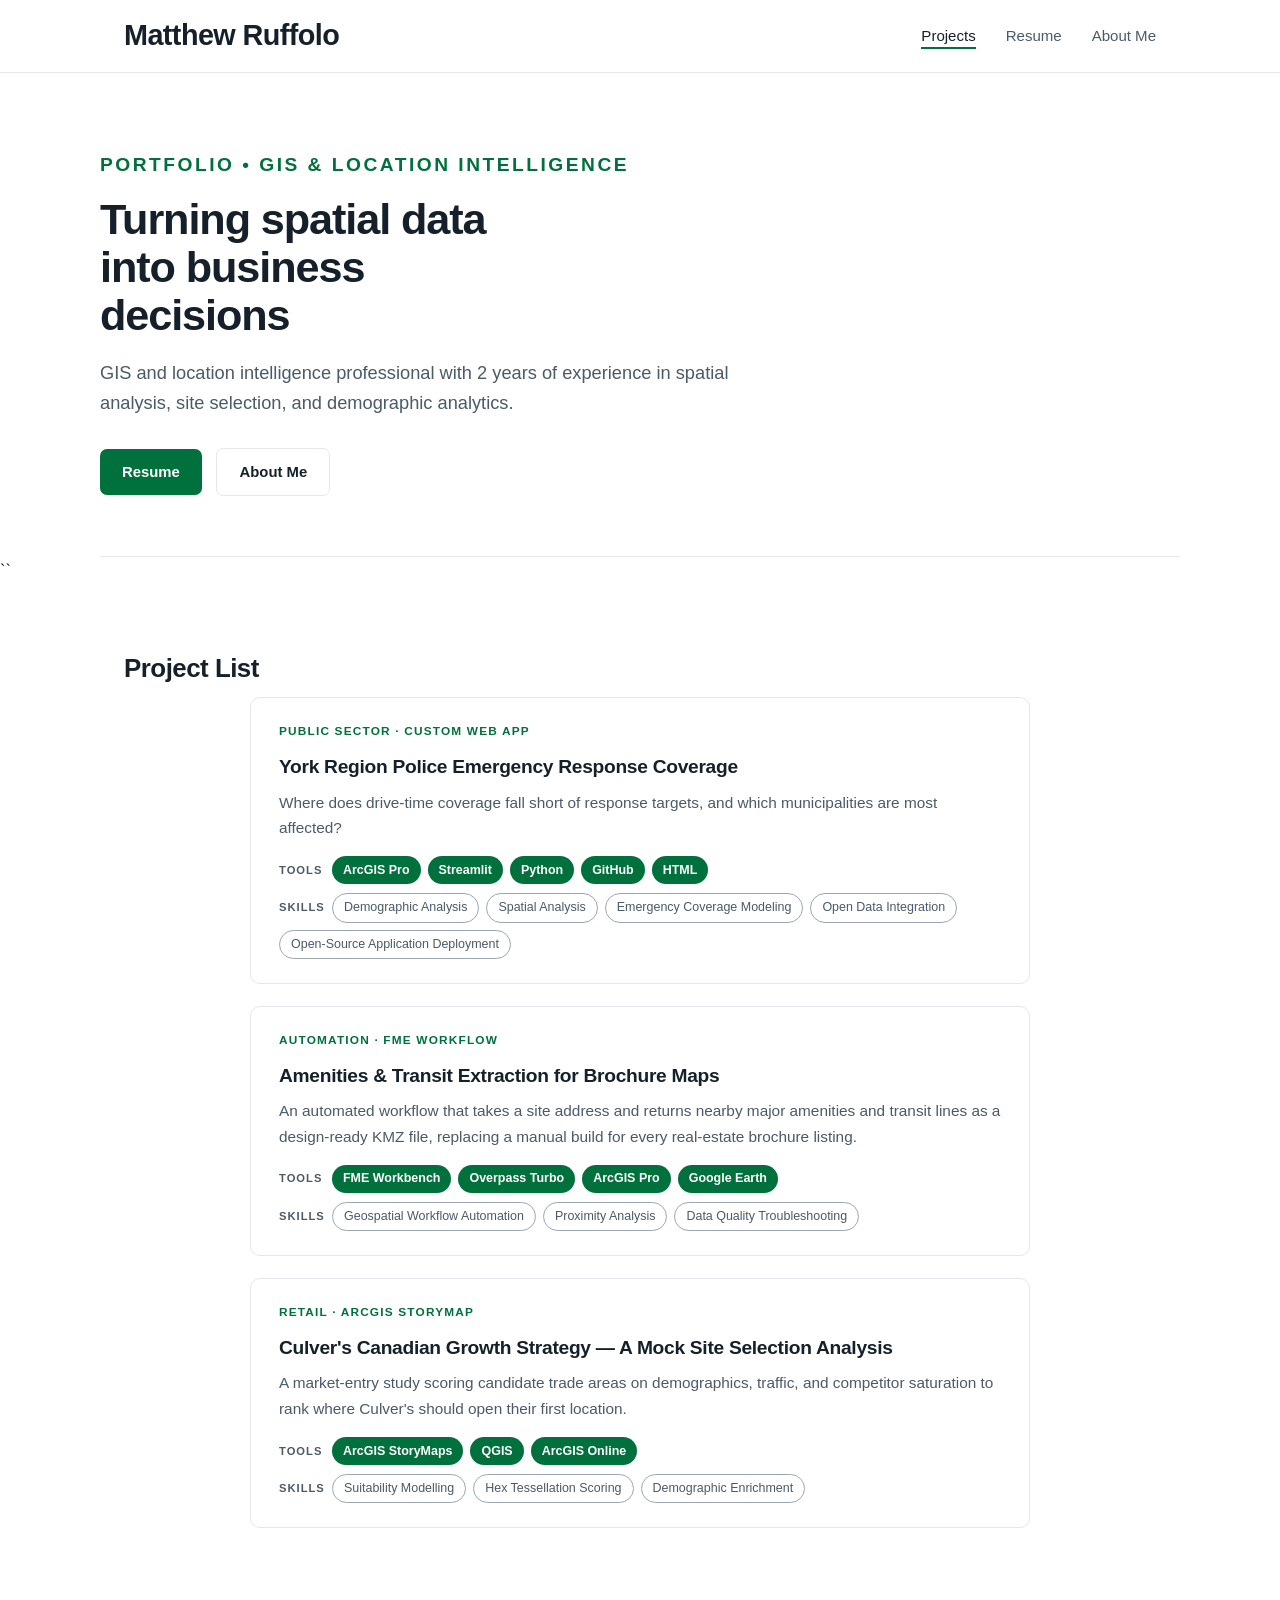
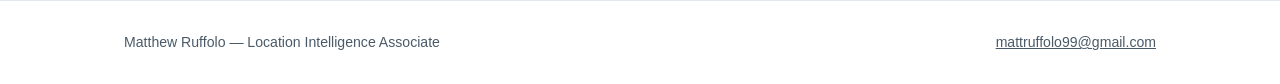
==== index.html @ e1322e37 "Remove 'Current' from job title in footer" ====
<!DOCTYPE html>
<html lang="en">
<head>
<meta charset="utf-8">
<meta name="viewport" content="width=device-width, initial-scale=1">
<title>Matthew Ruffolo — GIS & Location Intelligence</title>
<link rel="stylesheet" href="assets/css/style.css">
</head>
<body>

<header class="site">
  <div class="wrap nav">
    <a class="brand" href="index.html">Matthew Ruffolo</a>

    <ul>
      <li><a class="navlink active" href="index.html">Projects</a></li>
      <li><a class="navlink" href="resume.html">Resume</a></li>
      <li><a class="navlink" href="about.html">About Me</a></li>
    </ul>
  </div>
</header>

<div class="wrap hero">

  <p class="eyebrow">
    Portfolio • GIS &amp; Location Intelligence
  </p>

  <h1>Turning spatial data into business decisions</h1>

  <p class="lede">
    GIS and location intelligence professional with 2 years of experience in spatial analysis, site selection, and demographic analytics.
  </p>

  <a class="btn" href="resume.html">Resume</a>
  <a class="btn ghost" href="about.html">About Me</a>

</div>
``
  
<section class="band">
  <div class="wrap">
    <h2 class="sec">Project List</h2>

    <div class="cards">

 <a class="card" href="projects/york-region-police.html">
       <div class="body">
          <p class="kicker">Public Sector &middot; Custom Web App</p>
          <h3>York Region Police Emergency Response Coverage</h3>
          <p class="blurb">Where does drive-time coverage fall short of response targets, and which municipalities are most affected?</p>
          <div class="tagrow">
            <span class="label">Tools</span>
            <span class="pill tool">ArcGIS Pro</span>
            <span class="pill tool">Streamlit</span>
            <span class="pill tool">Python</span>
            <span class="pill tool">GitHub</span>
            <span class="pill tool">HTML</span>
          </div>
          <div class="tagrow">
            <span class="label">Skills</span>
            <span class="pill skill">Demographic Analysis</span>
            <span class="pill skill">Spatial Analysis</span>
            <span class="pill skill">Emergency Coverage Modeling</span>
            <span class="pill skill">Open Data Integration</span>
            <span class="pill skill">Open-Source Application Deployment</span>
          </div>
        </div>
      </a>

      <a class="card" href="projects/fme-amenities-transit.html">
        <div class="body">
          <p class="kicker">Automation &middot; FME Workflow</p>
          <h3>Amenities &amp; Transit Extraction for Brochure Maps</h3>
          <p class="blurb">An automated workflow that takes a site address and returns nearby major amenities and transit lines as a design-ready KMZ file, replacing a manual build for every real-estate brochure listing.</p>
          <div class="tagrow">
            <span class="label">Tools</span>
            <span class="pill tool">FME Workbench</span>
            <span class="pill tool">Overpass Turbo</span>
            <span class="pill tool">ArcGIS Pro</span>
            <span class="pill tool">Google Earth</span>
          </div>
          <div class="tagrow">
            <span class="label">Skills</span>
            <span class="pill skill">Geospatial Workflow Automation</span>
            <span class="pill skill">Proximity Analysis</span>
            <span class="pill skill">Data Quality Troubleshooting</span>
          </div>
        </div>
      </a>

      <a class="card" href="projects/culvers-site-selection.html">
        <div class="body">
          <p class="kicker">Retail &middot; ArcGIS StoryMap</p>
          <h3>Culver's Canadian Growth Strategy — A Mock Site Selection Analysis</h3>
          <p class="blurb">A market-entry study scoring candidate trade areas on demographics, traffic, and competitor saturation to rank where Culver's should open their first location.</p>
          <div class="tagrow">
            <span class="label">Tools</span>
            <span class="pill tool">ArcGIS StoryMaps</span>
            <span class="pill tool">QGIS</span>
            <span class="pill tool">ArcGIS Online</span>
          </div>
          <div class="tagrow">
            <span class="label">Skills</span>
            <span class="pill skill">Suitability Modelling</span>
            <span class="pill skill">Hex Tessellation Scoring</span>
            <span class="pill skill">Demographic Enrichment</span>
          </div>
        </div>
      </a>

    </div>
  </div>
</section>

<footer class="site">
  <div class="wrap" style="display:flex;justify-content:space-between;flex-wrap:wrap;gap:10px;">
    <span>Matthew Ruffolo — Location Intelligence Associate</span>
    <span><a href="mailto:mattruffolo99@gmail.com">mattruffolo99@gmail.com</a></span>
  </div>
</footer>

</body>
</html>
---- assets/css/style.css ----
/* ============================================
   GIS Upskilling Portfolio — shared stylesheet
   ============================================ */

:root {
  --ink:        #15202b;
  --ink-soft:   #4a5a68;
  --line:       #e3e8ee;
  --bg:         #ffffff;
  --bg-alt:     #f6f8fa;
  --accent:     #00703c;   /* CBRE green */
  --accent-dk:  #004d29;
  --tool-bg:    #00703c;
  --skill-line: #9aa7b2;
  --radius:     10px;
  --maxw:       1080px;
  --shadow:     0 1px 3px rgba(21,32,43,.08), 0 8px 24px rgba(21,32,43,.06);
}

* { box-sizing: border-box; }

html { scroll-behavior: smooth; }

body {
  margin: 0;
  font-family: -apple-system, BlinkMacSystemFont, "Segoe UI", Inter, Roboto, Helvetica, Arial, sans-serif;
  font-size: 16.5px;
  line-height: 1.65;
  color: var(--ink);
  background: var(--bg);
  -webkit-font-smoothing: antialiased;
}

.wrap { max-width: var(--maxw); margin: 0 auto; padding: 0 24px; }

/* ---------- Header / nav ---------- */

header.site {
  position: sticky;
  top: 0;
  z-index: 50;
  background: rgba(255,255,255,.92);
  backdrop-filter: blur(8px);
  border-bottom: 1px solid var(--line);
}

.nav {
  display: flex;
  align-items: center;
  justify-content: space-between;
  height: 72px;
}

.brand {
  font-weight: 700;
  font-size: 1.8rem;
  letter-spacing: -.02em;
  color: var(--ink);
  text-decoration: none;
}

.nav ul {
  display: flex;
  gap: 30px;
  list-style: none;
  margin: 0;
  padding: 0;
}
.nav a.navlink {
  text-decoration: none;
  color: var(--ink-soft);
  font-size: .94rem;
  font-weight: 500;
  padding-bottom: 3px;
  border-bottom: 2px solid transparent;
}
.nav a.navlink:hover { color: var(--ink); }
.nav a.navlink.active { color: var(--ink); border-bottom-color: var(--accent); }

/* ---------- Hero ---------- */

.hero { padding: 76px 0 60px; border-bottom: 1px solid var(--line); }
.hero h1 {
  font-size: 2.7rem;
  line-height: 1.12;
  letter-spacing: -.025em;
  margin: 0 0 18px;
  max-width: 17ch;
}
.hero p.lede {
  font-size: 1.14rem;
  color: var(--ink-soft);
  max-width: 62ch;
  margin: 0 0 30px;
}
.eyebrow {
  text-transform: uppercase;
  letter-spacing: .13em;
  font-size: 1.2rem;
  font-weight: 700;
  color: var(--accent);
  margin: 0 0 14px;
}

.btn {
  display: inline-block;
  background: var(--accent);
  color: #fff;
  text-decoration: none;
  padding: 11px 22px;
  border-radius: 7px;
  font-weight: 600;
  font-size: .93rem;
  margin-right: 10px;
}
.btn:hover { background: var(--accent-dk); }
.btn.ghost {
  background: transparent;
  color: var(--ink);
  border: 1px solid var(--line);
}
.btn.ghost:hover { border-color: var(--ink-soft); background: var(--bg-alt); }

/* ---------- Sections ---------- */

section.band { padding: 62px 0; }
section.band.alt { background: var(--bg-alt); border-top: 1px solid var(--line); border-bottom: 1px solid var(--line); }

h2.sec {
  font-size: 1.62rem;
  letter-spacing: -.02em;
  margin: 0 0 8px;
}
p.sec-sub { color: var(--ink-soft); margin: 0 0 34px; max-width: 60ch; }

/* ---------- Project cards ---------- */

.cards { display: grid; gap: 22px; }

.card {
  display: grid;
  grid-template-columns: 300px 1fr;
  gap: 26px;
  background: #fff;
  border: 1px solid var(--line);
  border-radius: var(--radius);
  overflow: hidden;
  text-decoration: none;
  color: inherit;
  transition: box-shadow .16s ease, transform .16s ease, border-color .16s ease;
}
.card:hover {
  box-shadow: var(--shadow);
  transform: translateY(-2px);
  border-color: #cfd8e0;
}

.card .thumb {
  background: linear-gradient(140deg, #dfe9e3, #cfe0d6 55%, #bcd4c6);
  min-height: 190px;
  display: flex;
  align-items: center;
  justify-content: center;
  color: var(--accent-dk);
  font-size: .78rem;
  font-weight: 600;
  letter-spacing: .06em;
  text-transform: uppercase;
  text-align: center;
  padding: 12px;
}
.card .thumb img { width: 100%; height: 100%; object-fit: cover; display: block; }

.card .body { padding: 24px 26px 24px 0; }
.card h3 {
  margin: 0 0 7px;
  font-size: 1.2rem;
  letter-spacing: -.015em;
}
.card .kicker {
  font-size: .74rem;
  text-transform: uppercase;
  letter-spacing: .1em;
  color: var(--accent);
  font-weight: 700;
  margin: 0 0 9px;
}
.card p.blurb { margin: 0 0 16px; color: var(--ink-soft); font-size: .96rem; }

/* ---------- Tag rows ---------- */

.tagrow { display: flex; flex-wrap: wrap; align-items: baseline; gap: 7px; margin-top: 9px; }
.tagrow .label {
  font-size: .7rem;
  text-transform: uppercase;
  letter-spacing: .09em;
  font-weight: 700;
  color: var(--ink-soft);
  width: 46px;
  flex: none;
}

.pill {
  font-size: .78rem;
  padding: 3.5px 11px;
  border-radius: 999px;
  font-weight: 600;
  white-space: nowrap;
}
.pill.tool  { background: var(--tool-bg); color: #fff; }
.pill.skill { background: #fff; color: var(--ink-soft); border: 1px solid var(--skill-line); font-weight: 500; }

/* ---------- Project detail page ---------- */

.back { display: inline-block; margin: 28px 0 0; font-size: .9rem; color: var(--ink-soft); text-decoration: none; }
.back:hover { color: var(--accent); }

.proj-head { padding: 26px 0 34px; border-bottom: 1px solid var(--line); }
.proj-head h1 { font-size: 2.15rem; letter-spacing: -.025em; margin: 6px 0 14px; max-width: 22ch; }
.proj-head p.lede { font-size: 1.08rem; color: var(--ink-soft); max-width: 64ch; margin: 0 0 22px; }

.meta {
  display: grid;
  grid-template-columns: repeat(auto-fit, minmax(150px, 1fr));
  gap: 20px;
  margin: 30px 0 0;
  padding: 20px 0 0;
  border-top: 1px solid var(--line);
}
.meta div span {
  display: block;
  font-size: .71rem;
  text-transform: uppercase;
  letter-spacing: .09em;
  color: var(--ink-soft);
  font-weight: 700;
  margin-bottom: 3px;
}
.meta div strong { font-weight: 600; font-size: .95rem; }

.step-block { max-width: 80ch; }
.step-block h2 {
  font-size: 1.28rem;
  letter-spacing: -.015em;
  margin: 40px 0 10px;
  padding-top: 6px;
}
.step-block h2:first-child { margin-top: 0; }
.step-block ol, .step-block ul { padding-left: 20px; }
.step-block li { margin-bottom: 8px; }
.step-block li strong { font-weight: 650; }

/* ---------- Embed ---------- */

.embed {
  border: 1px solid var(--line);
  border-radius: var(--radius);
  overflow: hidden;
  background: var(--bg-alt);
  margin: 14px 0 6px;
}
.embed iframe { width: 100%; height: 620px; border: 0; display: block; }
.embed .placeholder {
  height: 420px;
  display: flex;
  flex-direction: column;
  gap: 6px;
  align-items: center;
  justify-content: center;
  color: var(--ink-soft);
  font-size: .9rem;
  text-align: center;
  padding: 20px;
}
.embed .placeholder code {
  background: #fff;
  border: 1px solid var(--line);
  padding: 3px 9px;
  border-radius: 5px;
  font-size: .82rem;
}
.embed-note { font-size: .85rem; color: var(--ink-soft); margin: 8px 0 0; }

/* ---------- Skills / resume ---------- */

.skillgrid { display: grid; grid-template-columns: repeat(auto-fit, minmax(240px, 1fr)); gap: 26px; }
.skillgrid h3 { font-size: 1rem; margin: 0 0 10px; }
.skillgrid ul { list-style: none; margin: 0; padding: 0; }
.skillgrid li { padding: 6px 0; border-bottom: 1px solid var(--line); font-size: .93rem; color: var(--ink-soft); }

.two-col { display: grid; grid-template-columns: 1.4fr 1fr; gap: 48px; align-items: start; }

.portrait {
  width: 100%;
  aspect-ratio: 1/1;
  border-radius: var(--radius);
  background: linear-gradient(140deg, #dfe9e3, #bcd4c6);
  display: flex; align-items: center; justify-content: center;
  color: var(--accent-dk); font-size: .8rem; font-weight: 600;
}

/* ---------- Footer ---------- */

footer.site {
  border-top: 1px solid var(--line);
  padding: 30px 0;
  margin-top: 10px;
  font-size: .88rem;
  color: var(--ink-soft);
}
footer.site a { color: var(--ink-soft); }

/* ---------- Responsive ---------- */

@media (max-width: 800px) {
  .card { grid-template-columns: 1fr; }
  .card .thumb { min-height: 150px; }
  .card .body { padding: 20px 22px 24px; }
  .two-col { grid-template-columns: 1fr; gap: 28px; }
  .hero h1 { font-size: 2.05rem; }
  .brand { font-size: 1.18rem; }
  .nav ul { gap: 17px; }
  .nav { height: auto; padding: 12px 0; flex-direction: column; gap: 10px; }
  .embed iframe { height: 440px; }
}
.feature-image {
    text-align: center;
    width: 100%;
}

.feature-image img {
    width: 90% !important;
    display: block;
    margin: 0 auto;
    border-radius: 12px;
    border: 1px solid #e3e8ee;
    box-shadow: 0 6px 18px rgba(0,0,0,0.08);
}

.card { grid-template-columns: 1fr; max-width: 780px; margin: 0 auto; }
.card .body { padding: 24px 28px; }
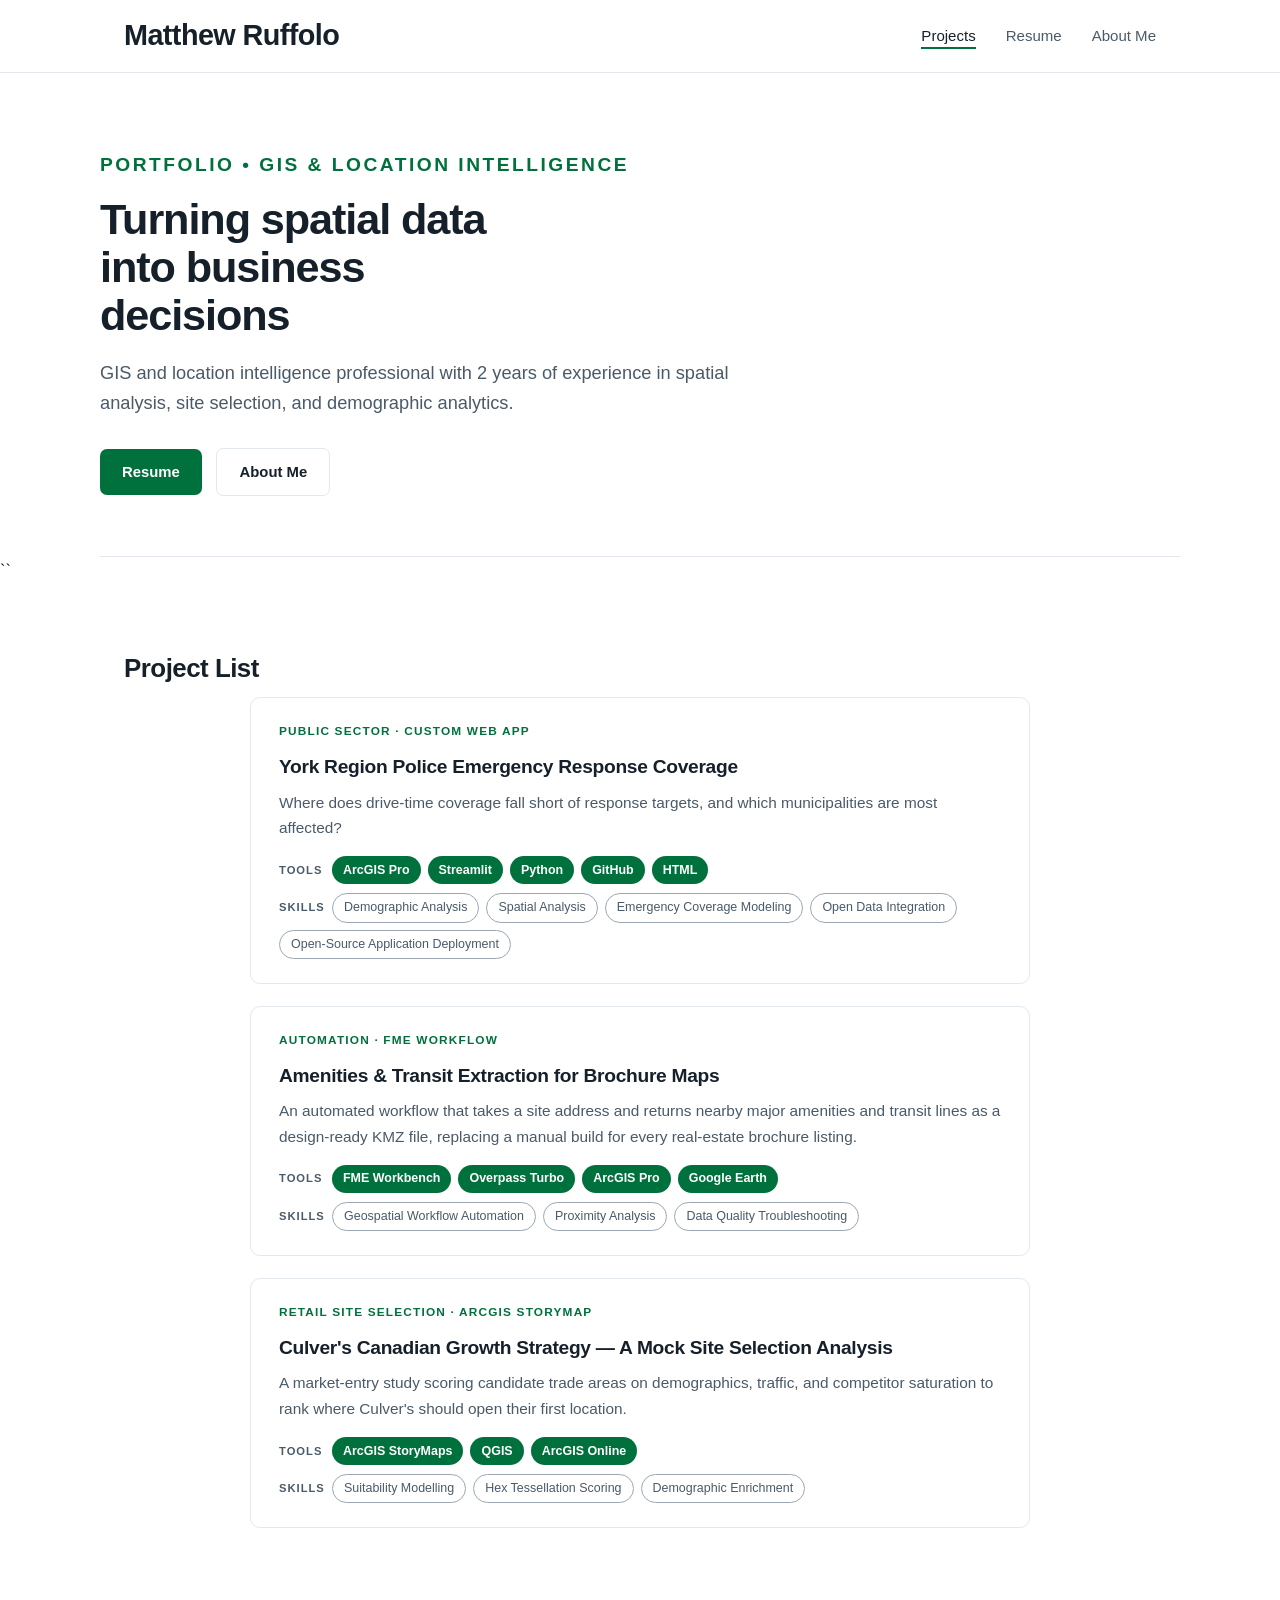
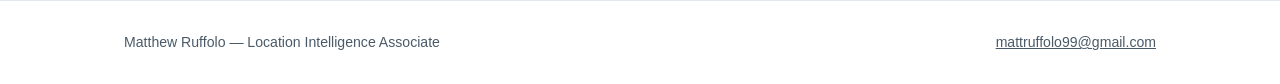
==== commit ae6dab54: "Update kicker text for Culver's project link" ====
--- a/index.html
+++ b/index.html
@@ -91,7 +91,7 @@
 
       <a class="card" href="projects/culvers-site-selection.html">
         <div class="body">
-          <p class="kicker">Retail &middot; ArcGIS StoryMap</p>
+          <p class="kicker">Retail Site Selection &middot; ArcGIS StoryMap</p>
           <h3>Culver's Canadian Growth Strategy — A Mock Site Selection Analysis</h3>
           <p class="blurb">A market-entry study scoring candidate trade areas on demographics, traffic, and competitor saturation to rank where Culver's should open their first location.</p>
           <div class="tagrow">
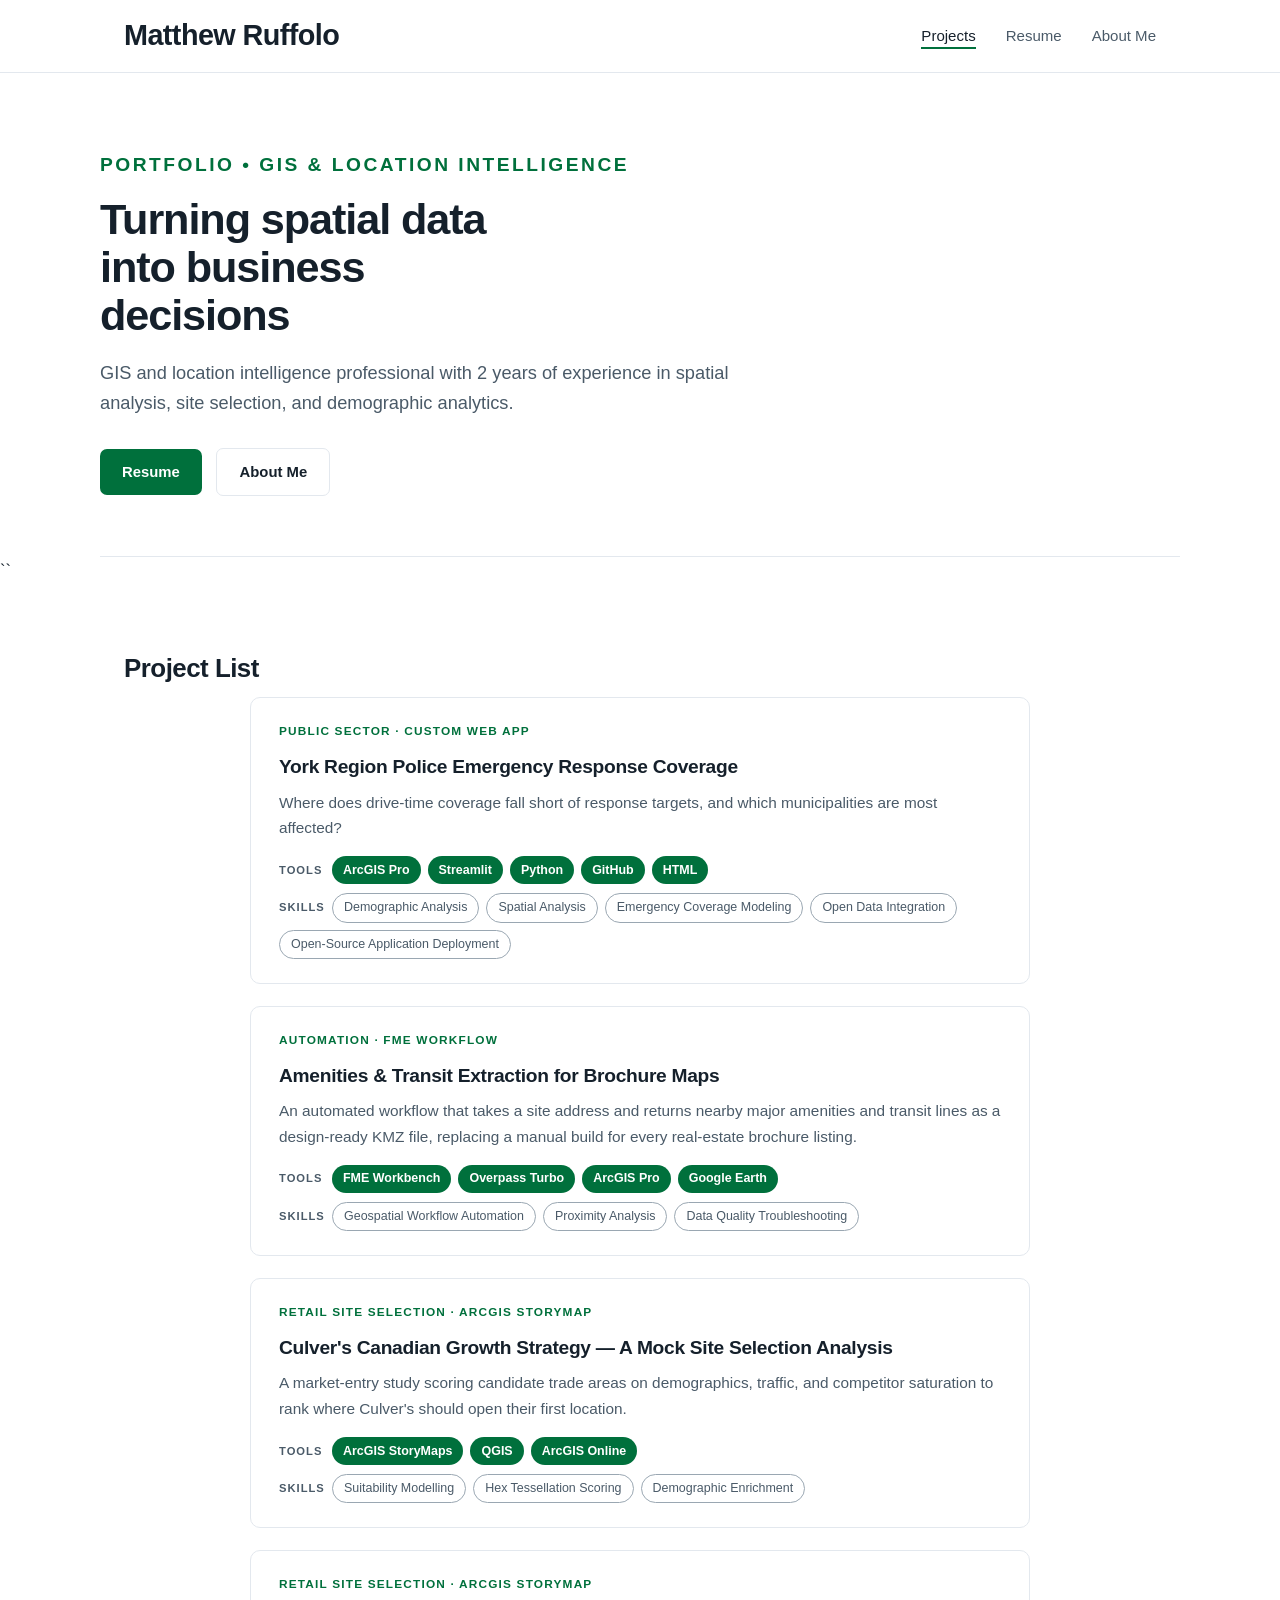
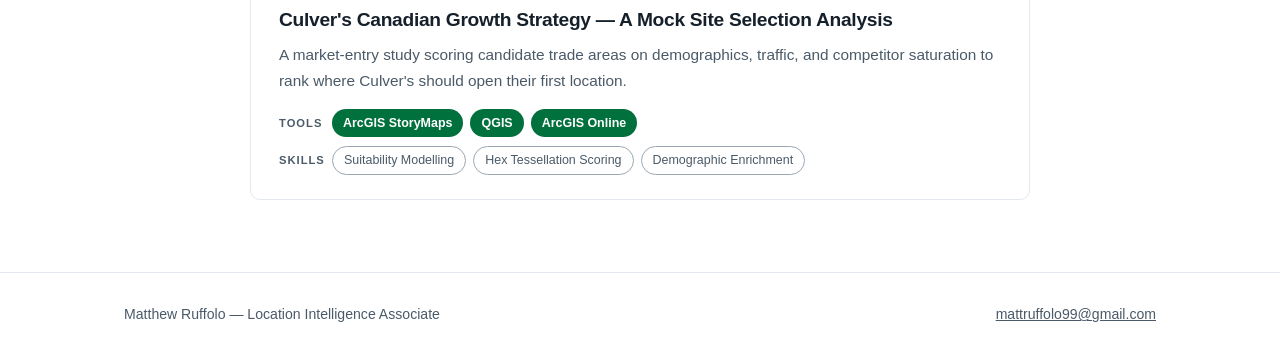
==== commit 6b0c53f5: "Add Culver's site selection project card to index.html" ====
--- a/index.html
+++ b/index.html
@@ -109,6 +109,26 @@
         </div>
       </a>
 
+      <a class="card" href="projects/culvers-site-selection.html">
+        <div class="body">
+          <p class="kicker">Retail Site Selection &middot; ArcGIS StoryMap</p>
+          <h3>Culver's Canadian Growth Strategy — A Mock Site Selection Analysis</h3>
+          <p class="blurb">A market-entry study scoring candidate trade areas on demographics, traffic, and competitor saturation to rank where Culver's should open their first location.</p>
+          <div class="tagrow">
+            <span class="label">Tools</span>
+            <span class="pill tool">ArcGIS StoryMaps</span>
+            <span class="pill tool">QGIS</span>
+            <span class="pill tool">ArcGIS Online</span>
+          </div>
+          <div class="tagrow">
+            <span class="label">Skills</span>
+            <span class="pill skill">Suitability Modelling</span>
+            <span class="pill skill">Hex Tessellation Scoring</span>
+            <span class="pill skill">Demographic Enrichment</span>
+          </div>
+        </div>
+      </a>
+
     </div>
   </div>
 </section>
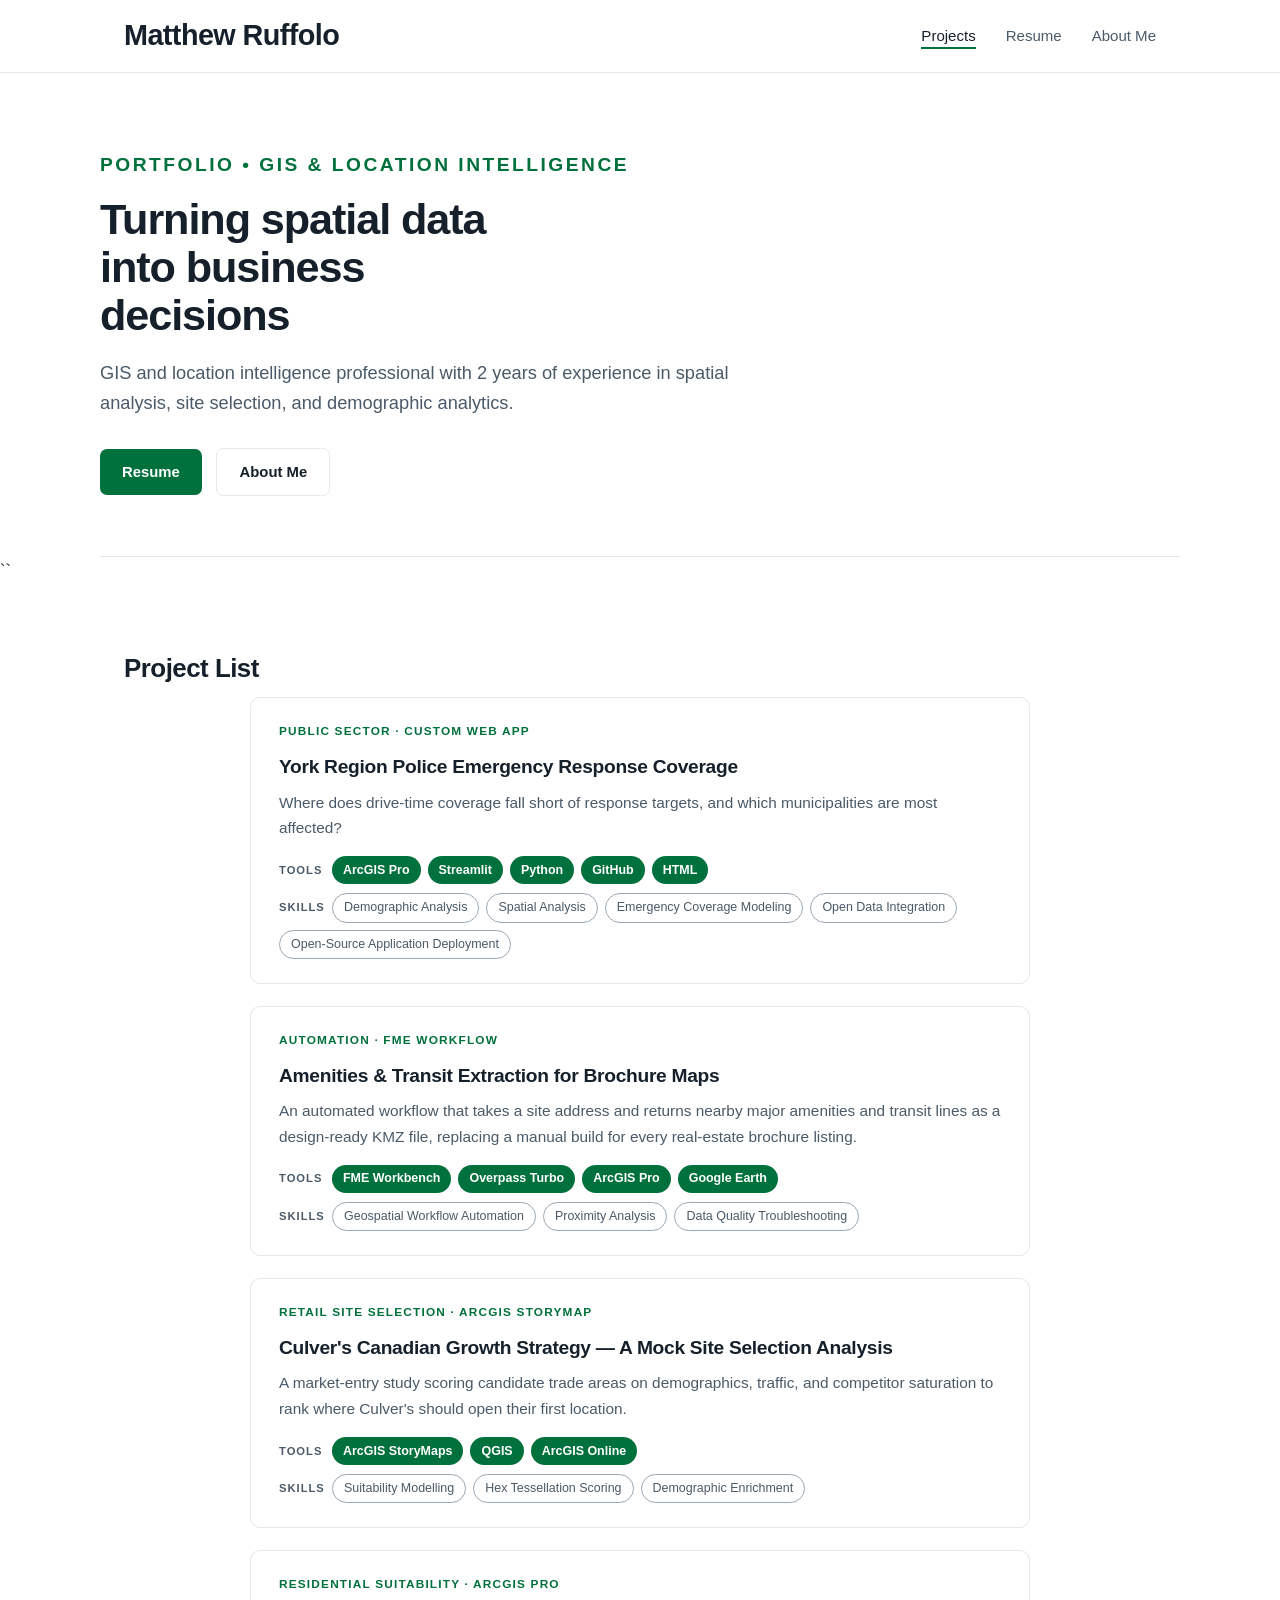
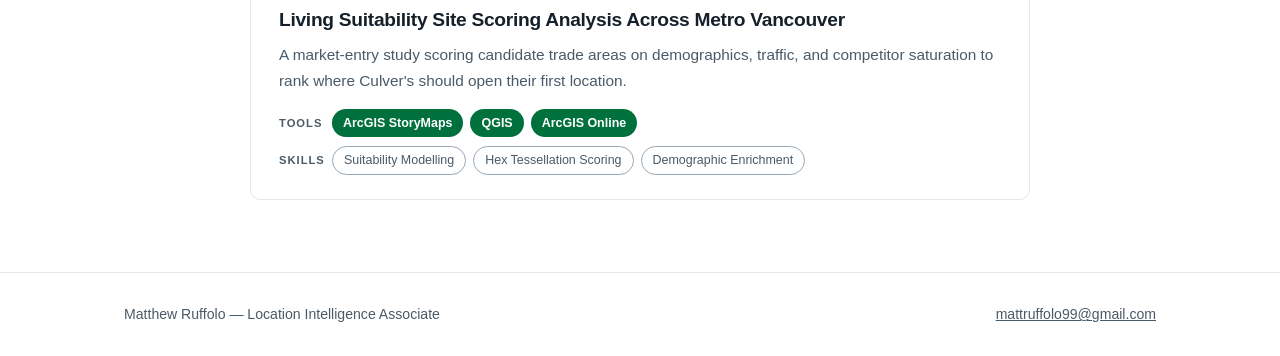
==== commit bb1b3438: "Update project details for Culver's site selection" ====
--- a/index.html
+++ b/index.html
@@ -111,8 +111,8 @@
 
       <a class="card" href="projects/culvers-site-selection.html">
         <div class="body">
-          <p class="kicker">Retail Site Selection &middot; ArcGIS StoryMap</p>
-          <h3>Culver's Canadian Growth Strategy — A Mock Site Selection Analysis</h3>
+          <p class="kicker">Residential Suitability &middot; ArcGIS Pro</p>
+          <h3>Living Suitability Site Scoring Analysis Across Metro Vancouver</h3>
           <p class="blurb">A market-entry study scoring candidate trade areas on demographics, traffic, and competitor saturation to rank where Culver's should open their first location.</p>
           <div class="tagrow">
             <span class="label">Tools</span>
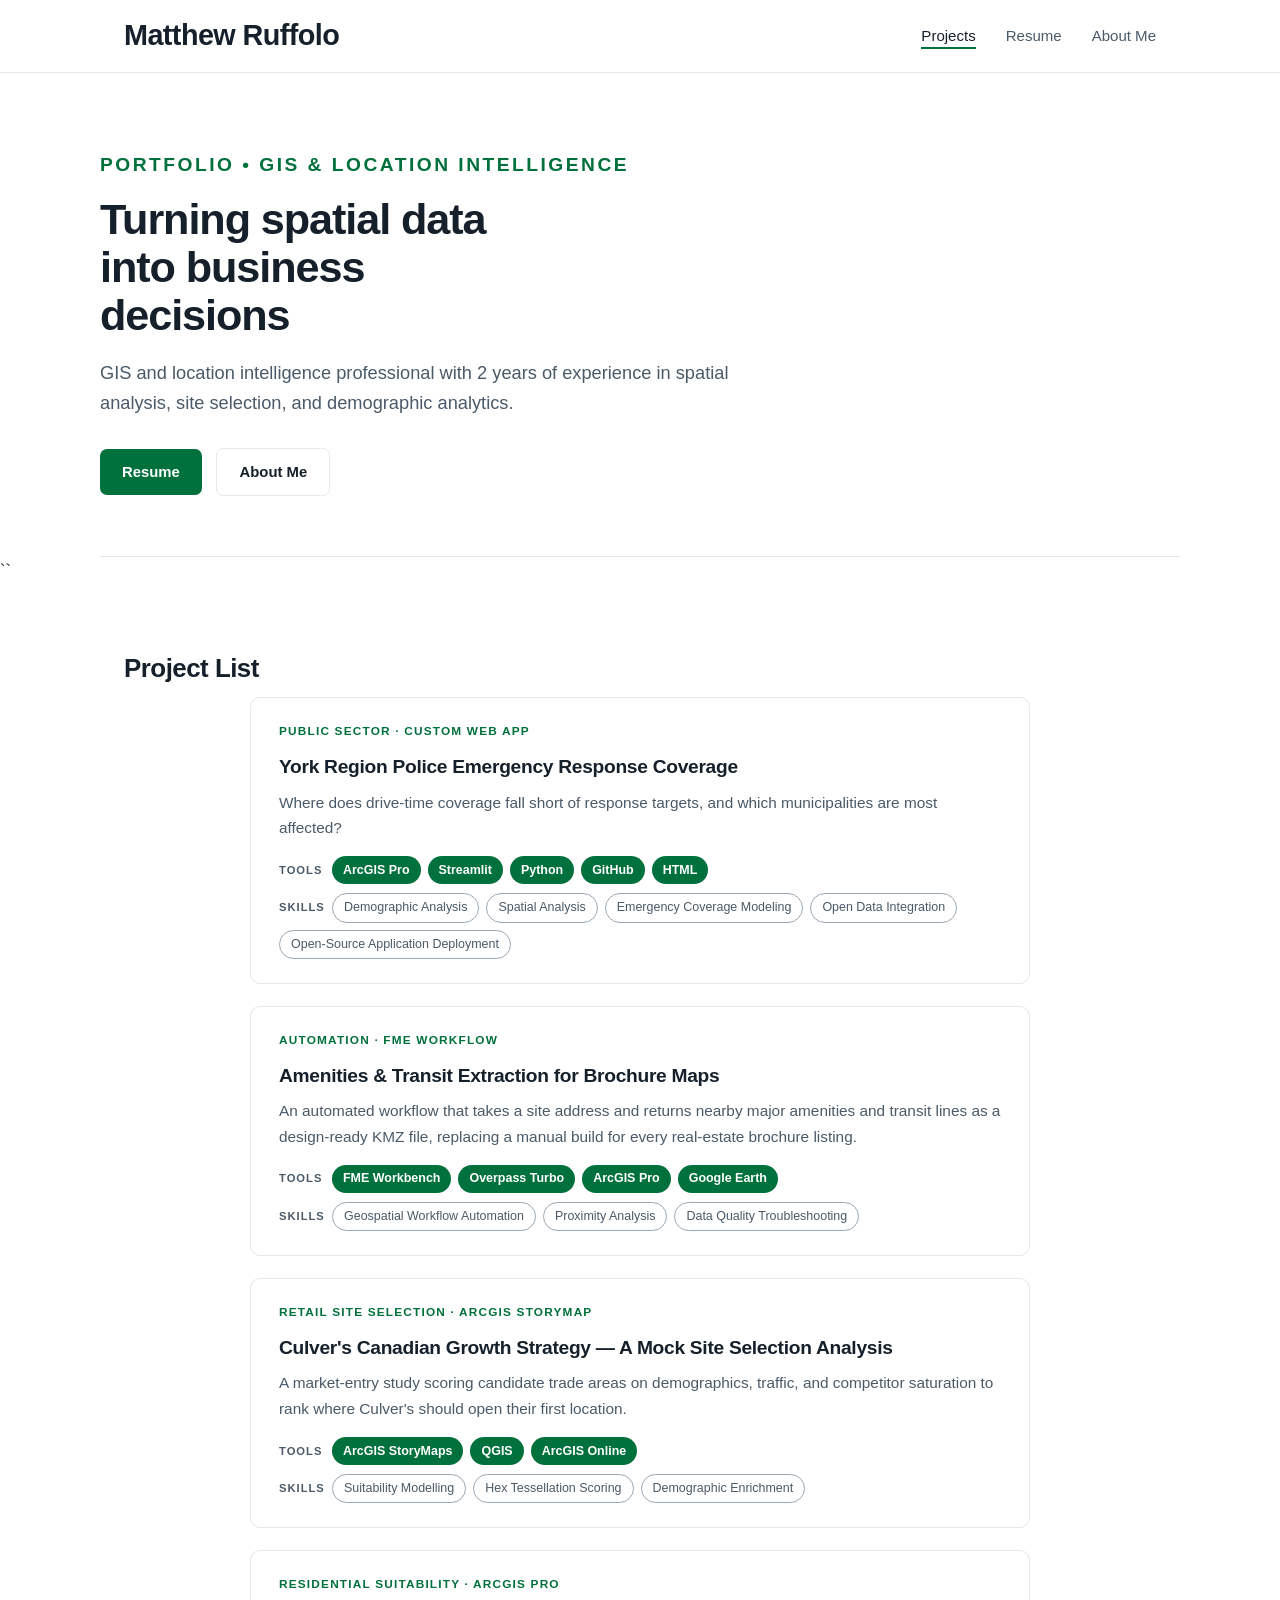
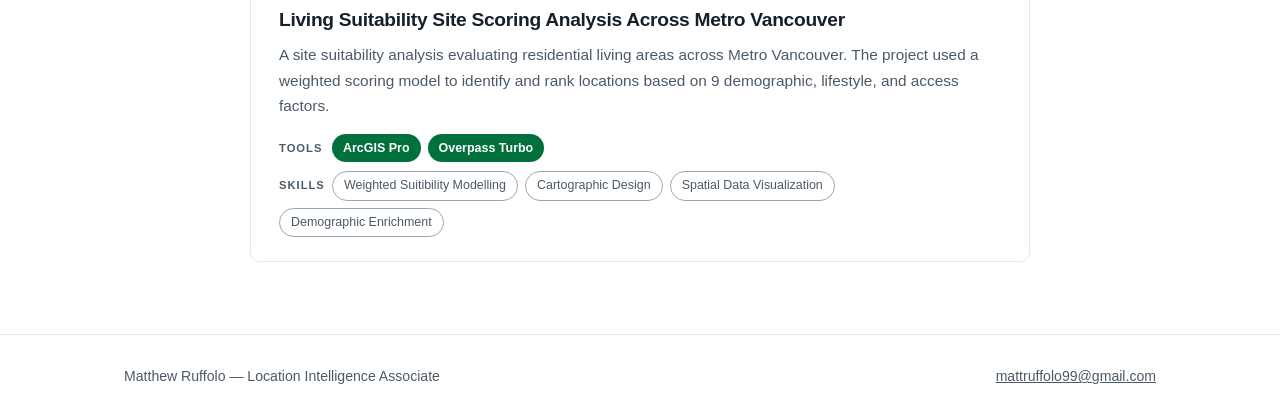
==== commit b5c20803: "Update index.html" ====
--- a/index.html
+++ b/index.html
@@ -113,18 +113,18 @@
         <div class="body">
           <p class="kicker">Residential Suitability &middot; ArcGIS Pro</p>
           <h3>Living Suitability Site Scoring Analysis Across Metro Vancouver</h3>
-          <p class="blurb">A market-entry study scoring candidate trade areas on demographics, traffic, and competitor saturation to rank where Culver's should open their first location.</p>
+          <p class="blurb">A site suitability analysis evaluating residential living areas across Metro Vancouver. The project used a weighted scoring model to identify and rank locations based on 9 demographic, lifestyle, and access factors.</p>
           <div class="tagrow">
             <span class="label">Tools</span>
-            <span class="pill tool">ArcGIS StoryMaps</span>
-            <span class="pill tool">QGIS</span>
-            <span class="pill tool">ArcGIS Online</span>
+            <span class="pill tool">ArcGIS Pro</span>
+            <span class="pill tool">Overpass Turbo</span>
           </div>
           <div class="tagrow">
             <span class="label">Skills</span>
-            <span class="pill skill">Suitability Modelling</span>
-            <span class="pill skill">Hex Tessellation Scoring</span>
-            <span class="pill skill">Demographic Enrichment</span>
+            <span class="pill skill">Weighted Suitibility Modelling</span>
+            <span class="pill skill">Cartographic Design</span>
+            <span class="pill skill">Spatial Data Visualization</span>
+             <span class="pill skill">Demographic Enrichment</span>
           </div>
         </div>
       </a>
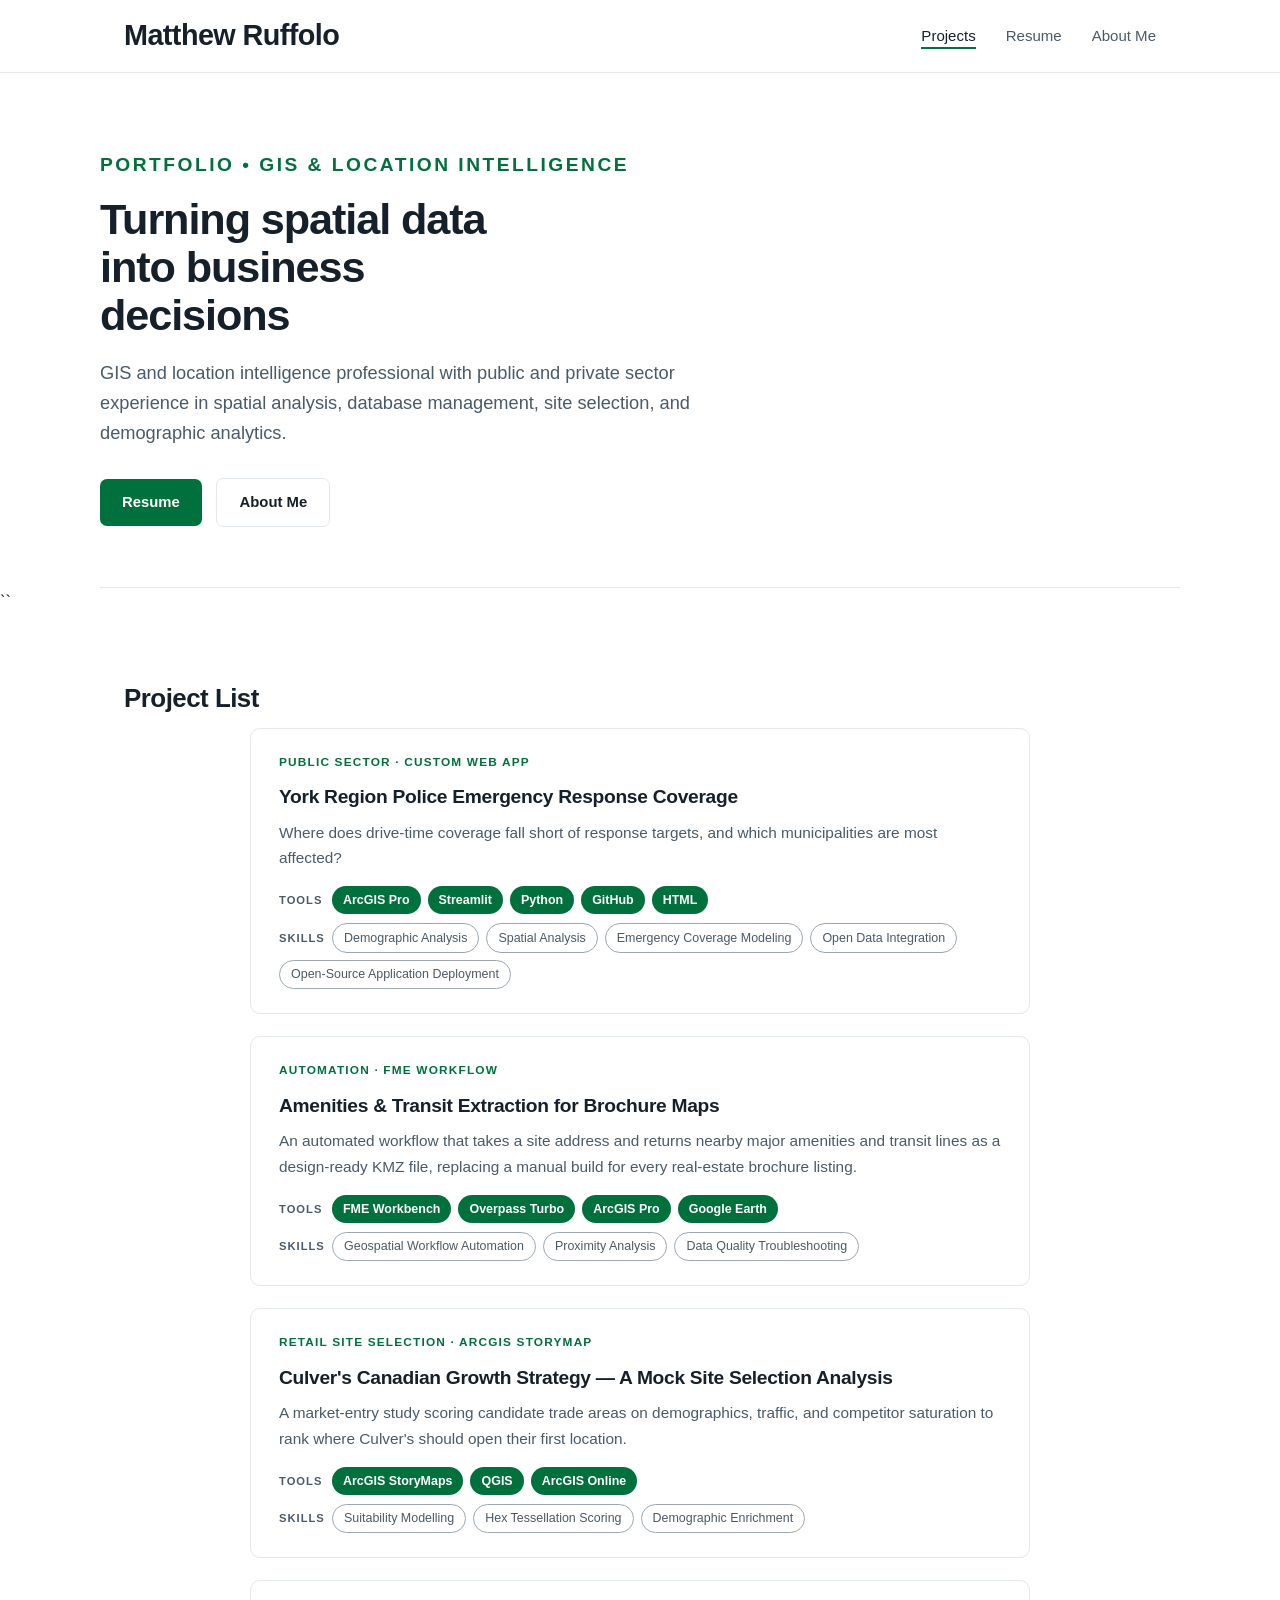
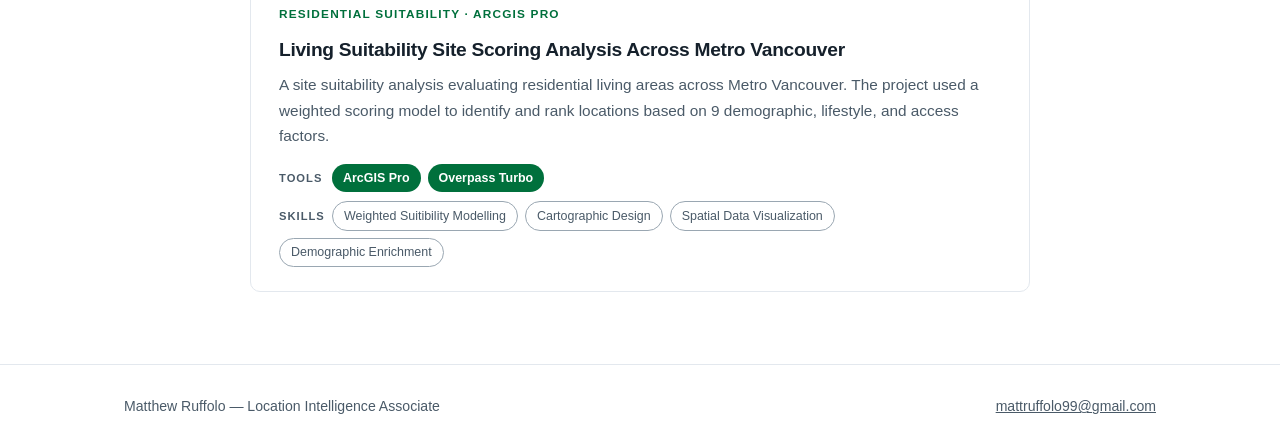
==== commit 973cc030: "Update index.html" ====
--- a/index.html
+++ b/index.html
@@ -29,7 +29,7 @@
   <h1>Turning spatial data into business decisions</h1>
 
   <p class="lede">
-    GIS and location intelligence professional with 2 years of experience in spatial analysis, site selection, and demographic analytics.
+    GIS and location intelligence professional with public and private sector experience in spatial analysis, database management, site selection, and demographic analytics.
   </p>
 
   <a class="btn" href="resume.html">Resume</a>
@@ -109,7 +109,7 @@
         </div>
       </a>
 
-      <a class="card" href="projects/culvers-site-selection.html">
+      <a class="card" href="projects/living_suitability_score.html">
         <div class="body">
           <p class="kicker">Residential Suitability &middot; ArcGIS Pro</p>
           <h3>Living Suitability Site Scoring Analysis Across Metro Vancouver</h3>
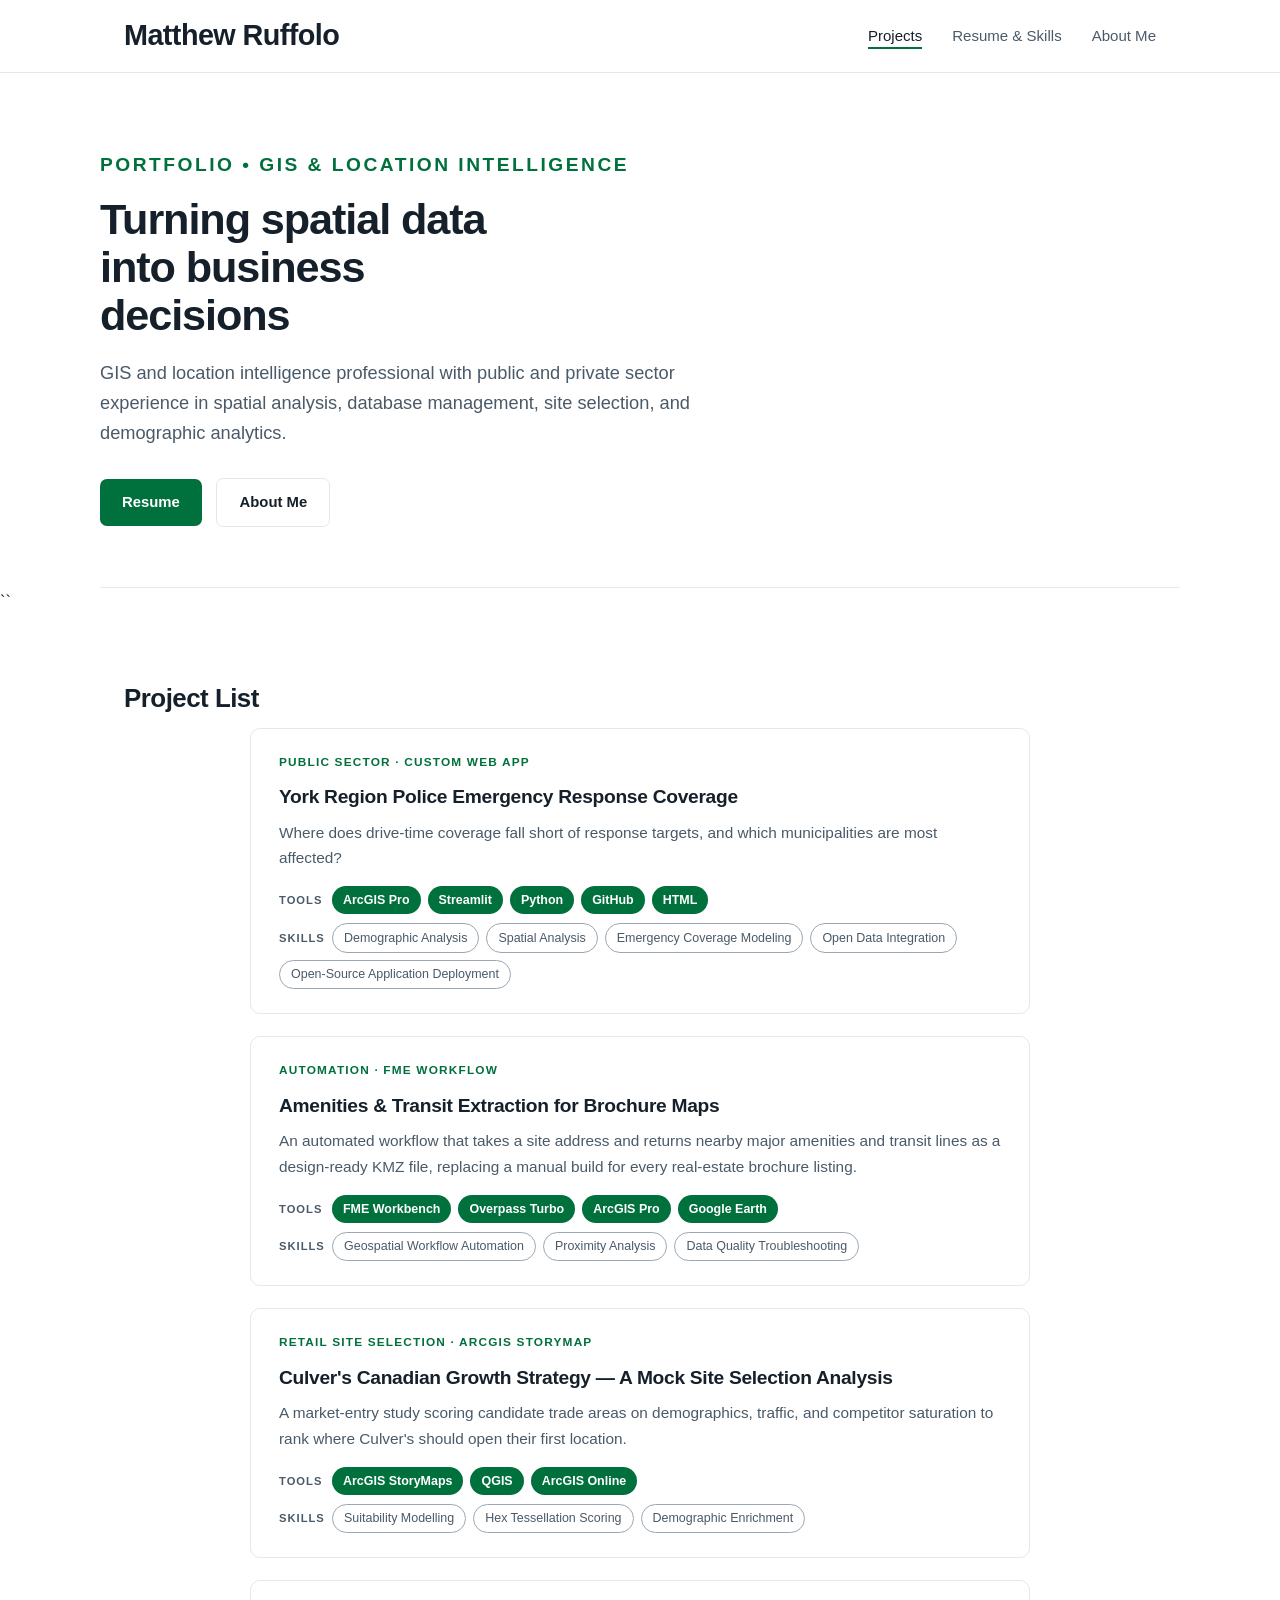
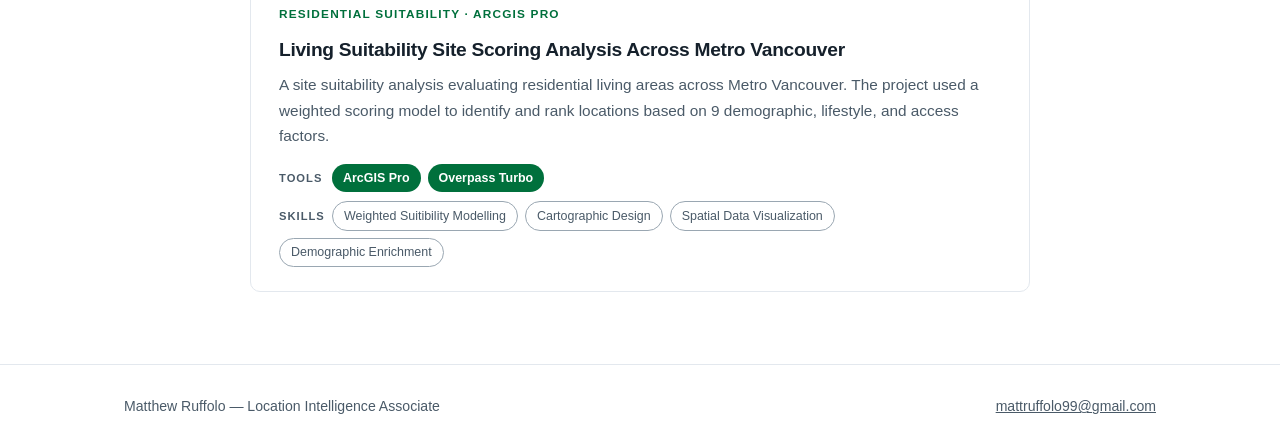
==== commit e71c1f4b: "Update index.html" ====
--- a/index.html
+++ b/index.html
@@ -14,7 +14,7 @@
 
     <ul>
       <li><a class="navlink active" href="index.html">Projects</a></li>
-      <li><a class="navlink" href="resume.html">Resume</a></li>
+      <li><a class="navlink" href="resume.html">Resume &amp; Skills</a></li>
       <li><a class="navlink" href="about.html">About Me</a></li>
     </ul>
   </div>
